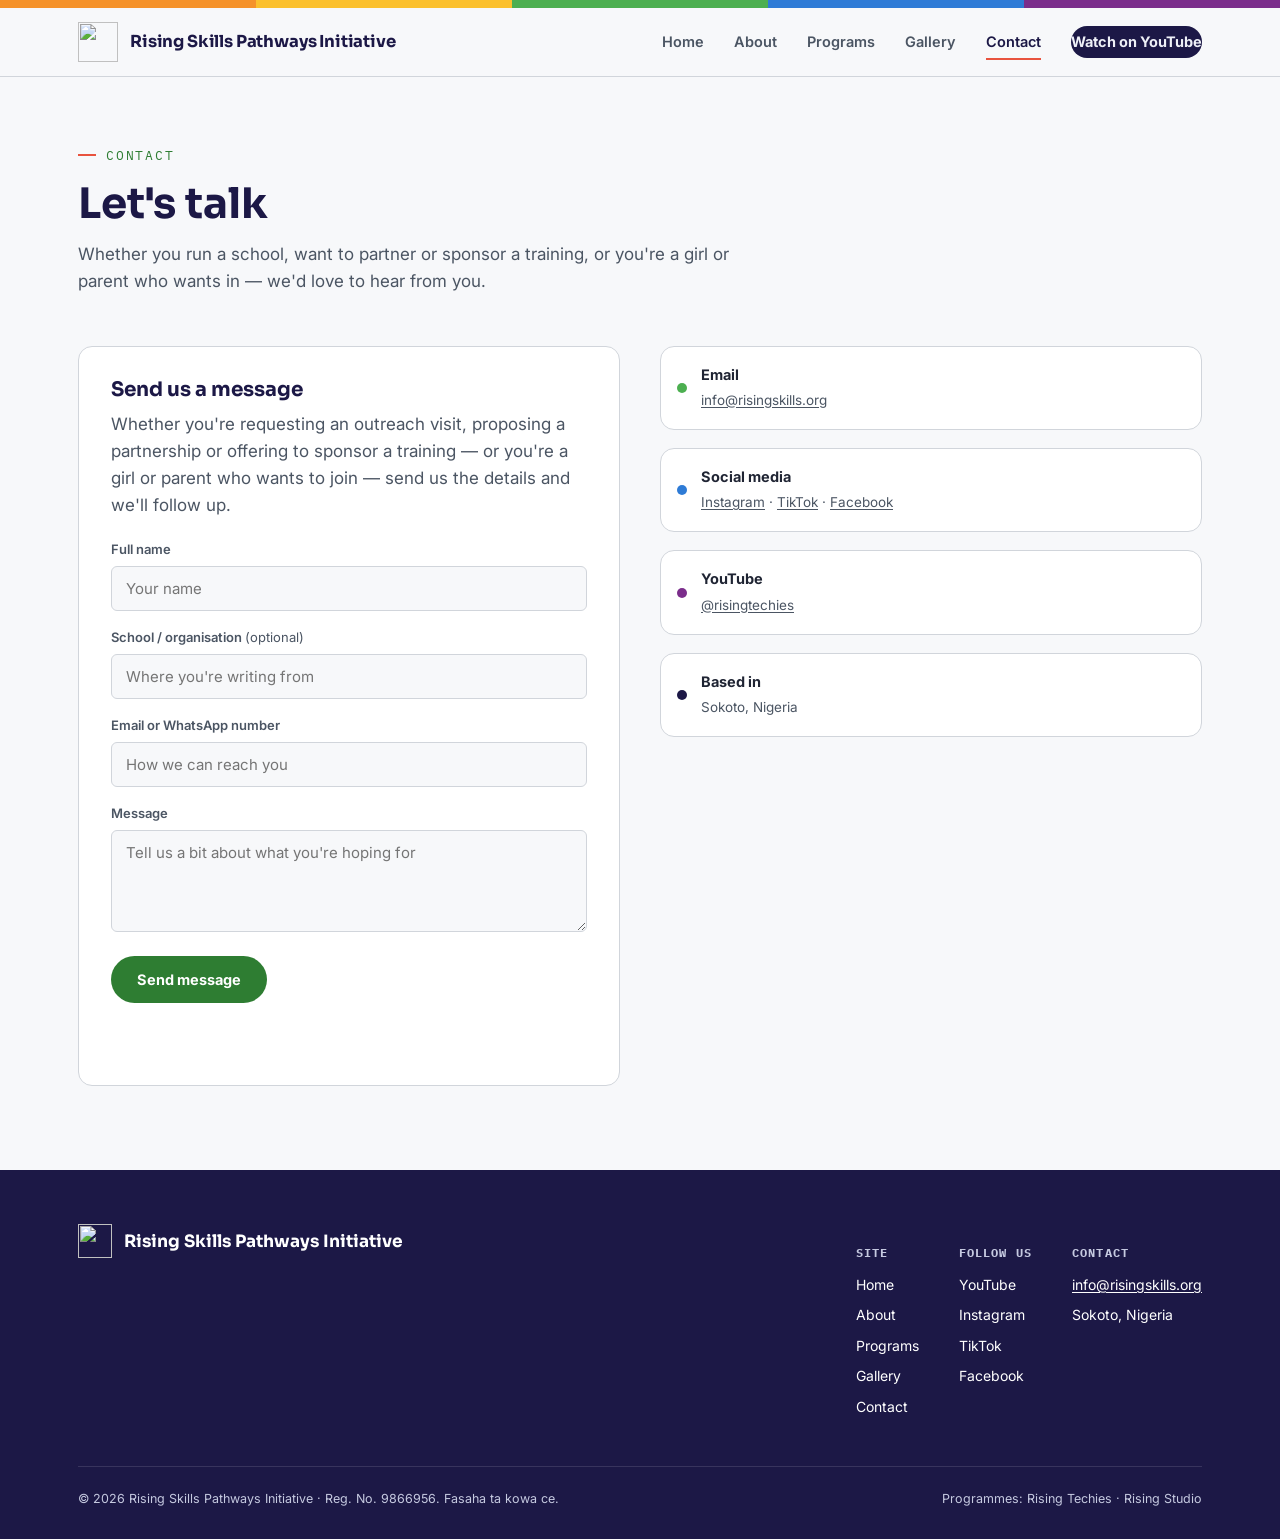
==== contact.html @ 86791c2c "Add files via upload" ====
<!DOCTYPE html>
<html lang="en">
<head>
<meta charset="UTF-8">
<meta name="viewport" content="width=device-width, initial-scale=1.0">
<title>Contact — Rising Skills Pathways Initiative</title>
<meta name="description" content="Get in touch with Rising Skills Pathways Initiative — for schools and partners, or for girls and parents wanting to join the community.">
<link rel="icon" href="/favicon.ico" sizes="48x48">
<link rel="icon" href="/favicon.svg" type="image/svg+xml">
<link rel="apple-touch-icon" href="/apple-touch-icon.png">
<link rel="manifest" href="/site.webmanifest">
<meta name="theme-color" content="#1C1846">
<link rel="canonical" href="https://risingskills.org/contact.html">
<meta property="og:type" content="website">
<meta property="og:site_name" content="Rising Skills Pathways Initiative">
<meta property="og:title" content="Contact — Rising Skills Pathways Initiative">
<meta property="og:description" content="Get in touch with Rising Skills Pathways Initiative — for schools and partners, or for girls and parents wanting to join the community.">
<meta property="og:url" content="https://risingskills.org/contact.html">
<meta property="og:image" content="https://risingskills.org/assets/link-preview-1200x630.png">
<meta property="og:image:width" content="1200">
<meta property="og:image:height" content="630">
<meta property="og:image:alt" content="Rising Skills Pathways — Technology for everyone · Fasaha ta kowa ce">
<meta name="twitter:card" content="summary_large_image">
<link rel="preconnect" href="https://fonts.googleapis.com">
<link rel="preconnect" href="https://fonts.gstatic.com" crossorigin>
<link href="https://fonts.googleapis.com/css2?family=Sora:wght@400;600;700;800&family=Inter:wght@400;500;600;700&family=IBM+Plex+Mono:wght@500&display=swap" rel="stylesheet">
<link rel="stylesheet" href="styles.css">
<link rel="stylesheet" href="responsive.css">
</head>
<body data-page="contact">
<a class="skip-link" href="#main">Skip to main content</a>

<div id="site-header-mount"></div>

<main id="main">
  <section class="page-hero">
    <div class="wrap">
      <span class="eyebrow">Contact</span>
      <h1>Let's talk</h1>
      <p>Whether you run a school, want to partner or sponsor a training, or you're a girl or parent who wants in — we'd love to hear from you.</p>
    </div>
  </section>

  <section style="padding-top:10px;">
    <div class="wrap contact-grid">
      <div class="contact-card reveal">
        <h3>Send us a message</h3>
        <p>Whether you're requesting an outreach visit, proposing a partnership or offering to sponsor a training — or you're a girl or parent who wants to join — send us the details and we'll follow up.</p>
        <!--
            CONTACT FORM — powered by Formspree (works on GitHub Pages)
            1. Sign up free at formspree.io with info@risingskills.org
            2. Create a new form; Formspree gives you an ID like "xyzabcde"
            3. Replace YOUR_FORM_ID below with that ID. That's it.
            Until then, the form opens the visitor's email app instead.
          -->
          <form id="contact-form" action="https://formspree.io/f/YOUR_FORM_ID" method="POST">
            <div class="field">
              <label for="name">Full name</label>
              <input id="name" name="name" type="text" placeholder="Your name" autocomplete="name" required>
            </div>
            <div class="field">
              <label for="org">School / organisation <span style="font-weight:400;">(optional)</span></label>
              <input id="org" name="organisation" type="text" placeholder="Where you're writing from" autocomplete="organization">
            </div>
            <div class="field">
              <label for="email">Email or WhatsApp number</label>
              <input id="email" name="contact" type="text" placeholder="How we can reach you" required>
            </div>
            <div class="field">
              <label for="message">Message</label>
              <textarea id="message" name="message" rows="4" placeholder="Tell us a bit about what you're hoping for" required></textarea>
            </div>
            <input type="text" name="_gotcha" tabindex="-1" autocomplete="off" aria-hidden="true" style="position:absolute; left:-9999px;">
            <input type="hidden" name="_subject" value="New message from risingskills.org">
            <button class="btn btn-primary" type="submit">Send message</button>
            <p class="form-status" role="status" aria-live="polite"></p>
          </form>
      </div>

      <div>
        <ul class="contact-list">
          <li class="reveal">
            <span class="dot" style="background:var(--green)"></span>
            <div><b>Email</b><span><a href="mailto:info@risingskills.org">info@risingskills.org</a></span></div>
          </li>
          <li class="reveal">
            <span class="dot" style="background:var(--blue)"></span>
            <div><b>Social media</b><span><a href="https://www.instagram.com/risingskillspathway_initiative/" target="_blank" rel="noopener">Instagram</a> · <a href="https://www.tiktok.com/@risingskillspathways_int" target="_blank" rel="noopener">TikTok</a> · <a href="https://www.facebook.com/share/18imT3vyJP/" target="_blank" rel="noopener">Facebook</a></span></div>
          </li>
          <li class="reveal">
            <span class="dot" style="background:var(--purple)"></span>
            <div><b>YouTube</b><span><a href="https://youtube.com/@risingtechies" target="_blank" rel="noopener">@risingtechies</a></span></div>
          </li>
          <li class="reveal">
            <span class="dot" style="background:var(--ink)"></span>
            <div><b>Based in</b><span>Sokoto, Nigeria</span></div>
          </li>
        </ul>
      </div>
    </div>
  </section>
</main>

<div id="site-footer-mount"></div>

<script src="site.js"></script>
</body>
</html>
---- styles.css ----
/* ============================================================
   RISING SKILLS PATHWAYS INITIATIVE — base styles
   Palette taken from the official logo pack (README in the pack):
     Purple #7B2D8B · Indigo #4A3FC7 · Blue #2E7BD6 · Sky #5BC0EB
     Teal #1B9E8F · Green #4CAF50 · Orange #F5922A · Red #E8533E
     Yellow #FBC02D · Line #D1D5DB
   The five "people" in the logo are orange, yellow, green, blue, purple —
   the rising-bar strip uses the same five, in the same order.
   The bright brand colours are for shapes and accents. Text and buttons
   use the "-deep" shades, which are contrast-checked for readability.
   Type: Sora (display) + Inter (body, full Hausa character support)
         + IBM Plex Mono (utility/labels)

   Responsive rules live in responsive.css, loaded after this file.
   ============================================================ */

:root {
  /* ---- logo palette ---- */
  --purple: #7B2D8B;
  --indigo: #4A3FC7;
  --blue:   #2E7BD6;
  --sky:    #5BC0EB;
  --teal:   #1B9E8F;
  --green:  #4CAF50;
  --orange: #F5922A;
  --red:    #E8533E;
  --yellow: #FBC02D;

  /* older names kept so existing rules still work */
  --coral: var(--red);
  --amber: var(--yellow);

  /* ---- accessible shades for text and buttons ---- */
  --green-deep: #2E7D32;     /* white on it: 5.1:1 · on paper: 4.8:1 */
  --green-darker: #1B5E20;   /* button hover */
  --blue-deep: #2563B0;

  /* ---- grounds ---- */
  --ink: #1C1846;            /* deep indigo (from logo indigo) — headings, dark sections */
  --ink-soft: #2E2A63;
  --paper: #F7F8FA;          /* light neutral, like the logo's white ground */
  --paper-raised: #FFFFFF;
  --line: #D1D5DB;           /* logo line grey */

  /* ---- text colors, contrast-checked against their backgrounds ---- */
  --text: #1F2433;           /* on paper: ~14.5:1 */
  --text-soft: #4B5563;      /* on paper: ~7.1:1 */
  --text-on-ink: #EEF0F7;    /* on ink: ~14.5:1 */
  --text-on-ink-soft: #C5C9E0; /* on ink: ~10:1 */

  --radius-s: 6px;
  --radius-m: 14px;
  --radius-l: 28px;

  --font-display: 'Sora', sans-serif;
  --font-body: 'Inter', sans-serif;
  --font-mono: 'IBM Plex Mono', monospace;

  --max: 1180px;
  --focus-ring: 3px solid var(--indigo); /* on light sections; yellow on dark ones (below) */
}

* { box-sizing: border-box; }
html { scroll-behavior: smooth; }

body {
  margin: 0;
  background: var(--paper);
  color: var(--text);
  font-family: var(--font-body);
  font-size: 17px;
  line-height: 1.6;
  -webkit-font-smoothing: antialiased;
}

h1, h2, h3, h4 { font-family: var(--font-display); color: var(--ink); margin: 0; line-height: 1.1; }
p { margin: 0; }
a { color: inherit; text-decoration: none; }
img { max-width: 100%; display: block; }
ul { margin: 0; padding: 0; list-style: none; }
button { font-family: inherit; }

.wrap { max-width: var(--max); margin: 0 auto; padding: 0 28px; }

/* ---- accessibility: visible focus on every interactive element ---- */
a:focus-visible,
button:focus-visible,
input:focus-visible,
textarea:focus-visible {
  outline: var(--focus-ring);
  outline-offset: 3px;
  border-radius: 4px;
}

/* ---- accessibility: skip link, hidden until focused ---- */
.skip-link {
  position: absolute;
  left: 12px;
  top: -60px;
  background: var(--ink);
  color: #fff;
  padding: 12px 18px;
  border-radius: var(--radius-s);
  font-weight: 700;
  font-size: 14px;
  z-index: 100;
  transition: top 0.2s ease;
}
.skip-link:focus {
  top: 12px;
  outline: var(--focus-ring);
  outline-offset: 2px;
}

/* ---- accessibility: visually-hidden but screen-reader-readable text ---- */
.sr-only {
  position: absolute;
  width: 1px; height: 1px;
  padding: 0; margin: -1px;
  overflow: hidden;
  clip: rect(0,0,0,0);
  white-space: nowrap;
  border: 0;
}

.eyebrow {
  font-family: var(--font-mono);
  font-size: 12.5px;
  letter-spacing: 0.14em;
  text-transform: uppercase;
  color: var(--green-deep);
  display: inline-flex;
  align-items: center;
  gap: 10px;
}
.eyebrow::before {
  content: "";
  width: 18px;
  height: 2px;
  background: var(--coral);
  display: inline-block;
}
.on-ink .eyebrow { color: var(--amber); }
.on-ink .eyebrow::before { background: var(--amber); }
.on-ink a:focus-visible, .on-ink button:focus-visible, footer.site-footer a:focus-visible { outline-color: var(--yellow); }

/* -------------------- rising-bars strip (signature motif, all 5 logo hues) -------------------- */
.bar-strip {
  display: flex;
  height: 8px;
  width: 100%;
}
.bar-strip span { flex: 1; }
.bar-strip .c1 { background: var(--orange); }
.bar-strip .c2 { background: var(--yellow); }
.bar-strip .c3 { background: var(--green); }
.bar-strip .c4 { background: var(--blue); }
.bar-strip .c5 { background: var(--purple); }

/* -------------------- header / nav -------------------- */
.site-header {
  position: sticky;
  top: 0;
  z-index: 50;
  background: rgba(247, 248, 250, 0.92);
  backdrop-filter: blur(8px);
  border-bottom: 1px solid var(--line);
}
.nav {
  display: flex;
  align-items: center;
  justify-content: space-between;
  padding: 14px 28px;
  max-width: var(--max);
  margin: 0 auto;
}
.brand { display: flex; align-items: center; gap: 12px; }
.brand img { width: 40px; height: 40px; }
.brand-word { font-family: var(--font-display); font-weight: 700; font-size: 16.5px; color: var(--ink); letter-spacing: -0.01em; }
.brand-word small { display: block; font-family: var(--font-mono); font-weight: 400; font-size: 10.5px; letter-spacing: 0.1em; color: var(--text-soft); text-transform: uppercase; }

.nav-links { display: flex; align-items: center; gap: 30px; }
.nav-links a { font-size: 14.5px; font-weight: 600; color: var(--text-soft); position: relative; padding: 4px 0; }
.nav-links a:hover, .nav-links a[aria-current="page"] { color: var(--ink); }
.nav-links a[aria-current="page"]::after {
  content: "";
  position: absolute; left: 0; right: 0; bottom: -2px; height: 2px;
  background: var(--coral);
}
.nav-cta {
  white-space: nowrap;
  background: var(--ink);
  color: var(--text-on-ink) !important;
  padding: 9px 18px;
  border-radius: 999px;
  font-size: 13.5px;
  font-weight: 700 !important;
}
.nav-cta:hover { background: var(--green-deep); }

.nav-toggle { display: none; background: none; border: none; cursor: pointer; padding: 6px; }
.nav-toggle span { display: block; width: 22px; height: 2px; background: var(--ink); margin: 5px 0; }

/* -------------------- buttons -------------------- */
.btn {
  display: inline-flex;
  align-items: center;
  gap: 8px;
  font-weight: 700;
  font-size: 14.5px;
  padding: 13px 24px;
  border-radius: 999px;
  border: 2px solid transparent;
  cursor: pointer;
}
.btn-primary { background: var(--green-deep); color: #fff; }
.btn-primary:hover { background: var(--green-darker); }
.btn-ghost { border-color: var(--ink); color: var(--ink); }
.btn-ghost:hover { background: var(--ink); color: var(--text-on-ink); }
.on-ink .btn-ghost { border-color: var(--text-on-ink-soft); color: var(--text-on-ink); }
.on-ink .btn-ghost:hover { background: var(--text-on-ink); color: var(--ink); }

/* -------------------- hero -------------------- */
.hero { padding: 76px 0 60px; }
.hero .wrap { display: grid; grid-template-columns: 1.05fr 0.85fr; gap: 50px; align-items: center; }
.hero h1 { font-size: 52px; font-weight: 800; letter-spacing: -0.02em; margin: 18px 0 20px; }
.hero h1 em { font-style: normal; color: var(--green-deep); }
.hero p.lede { font-size: 18px; color: var(--text-soft); max-width: 46ch; margin-bottom: 30px; }
.hero-actions { display: flex; gap: 14px; flex-wrap: wrap; }

.hero-art {
  aspect-ratio: 1 / 1;
  border-radius: var(--radius-l);
  background: var(--ink);
  position: relative;
  overflow: hidden;
  display: flex;
  align-items: flex-end;
  justify-content: center;
  padding-bottom: 46px;
}
.hero-art .ring {
  position: absolute; inset: 14%;
  border-radius: 50%;
  border: 10px solid transparent;
  border-top-color: var(--coral);
  border-right-color: var(--amber);
  border-bottom-color: var(--green);
  border-left-color: var(--blue);
  transform: rotate(-18deg);
  opacity: 0.9;
}
.rising-bars { display: flex; align-items: flex-end; gap: 12px; z-index: 2; }
.rising-bars span { width: 20px; border-radius: 10px; display: block; animation: rise 1.8s cubic-bezier(.2,.8,.2,1) both; }
.rising-bars span:nth-child(1){ background: var(--coral); height: 40px; animation-delay: .05s;}
.rising-bars span:nth-child(2){ background: var(--amber); height: 66px; animation-delay: .15s;}
.rising-bars span:nth-child(3){ background: var(--green); height: 92px; animation-delay: .25s;}
.rising-bars span:nth-child(4){ background: var(--blue); height: 118px; animation-delay: .35s;}
.rising-bars span:nth-child(5){ background: var(--purple); height: 144px; animation-delay: .45s;}
@keyframes rise { from { transform: scaleY(0); transform-origin: bottom; opacity: 0; } to { transform: scaleY(1); opacity: 1; } }

/* -------------------- stat strip -------------------- */
.stat-strip { background: var(--paper-raised); border-top: 1px solid var(--line); border-bottom: 1px solid var(--line); }
.stat-strip .wrap { display: grid; grid-template-columns: repeat(4, 1fr); gap: 0; }
.stat { padding: 26px 24px; border-left: 1px solid var(--line); }
.stat:first-child { border-left: none; }
.stat b { font-family: var(--font-display); font-size: 26px; color: var(--ink); display: block; }
.stat span { font-size: 13px; color: var(--text-soft); }

/* -------------------- sections -------------------- */
section { padding: 84px 0; }
.section-head { max-width: 640px; margin-bottom: 48px; }
.section-head h2 { font-size: 34px; font-weight: 800; letter-spacing: -0.01em; margin-top: 14px; }
.section-head p { color: var(--text-soft); font-size: 16.5px; margin-top: 14px; }

.on-ink { background: var(--ink); color: var(--text-on-ink); }
.on-ink h2, .on-ink h3, .on-ink h4 { color: #fff; }
.on-ink .section-head p { color: var(--text-on-ink-soft); }

/* two-path cards */
.path-grid { display: grid; grid-template-columns: 1fr 1fr; gap: 26px; }
.path-card {
  background: var(--paper-raised);
  border: 1px solid var(--line);
  border-radius: var(--radius-m);
  padding: 34px;
  position: relative;
  overflow: hidden;
}
.path-card .tag { font-family: var(--font-mono); font-size: 12px; letter-spacing: 0.08em; text-transform: uppercase; color: var(--text-soft); }
.path-card h3 { font-size: 23px; margin: 10px 0 12px; }
.path-card p { color: var(--text-soft); margin-bottom: 18px; }
.path-card .bar-strip { position: absolute; left: 0; right: 0; bottom: 0; height: 6px; }

/* cycle / process path (genuine sequence — numbering is meaningful here) */
.cycle { display: grid; grid-template-columns: repeat(5, 1fr); gap: 18px; counter-reset: step; }
.cycle-step { position: relative; padding-top: 26px; }
.cycle-step::before {
  counter-increment: step;
  content: counter(step);
  font-family: var(--font-mono);
  font-size: 13px;
  width: 30px; height: 30px;
  border-radius: 50%;
  display: flex; align-items: center; justify-content: center;
  color: #fff;
  margin-bottom: 14px;
}
/* same order as the five people in the logo; dark numbers on the light colours for readability */
.cycle-step:nth-child(1)::before { background: var(--orange); color: var(--ink); }
.cycle-step:nth-child(2)::before { background: var(--yellow); color: var(--ink); }
.cycle-step:nth-child(3)::before { background: var(--green); color: var(--ink); }
.cycle-step:nth-child(4)::before { background: var(--blue-deep); }
.cycle-step:nth-child(5)::before { background: var(--purple); }
.cycle-step h4 { font-size: 16px; margin-bottom: 8px; }
.cycle-step p { font-size: 14.5px; color: var(--text-soft); }
.cycle-step:not(:last-child)::after {
  content: "";
  position: absolute; top: 39px; left: 100%; width: 18px; height: 2px;
  background: var(--line);
}

/* values band */
.values-grid { display: grid; grid-template-columns: repeat(3, 1fr); gap: 26px; }
.value-card { border: 1px solid rgba(255,255,255,0.14); border-radius: var(--radius-m); padding: 28px; background: rgba(255,255,255,0.03); }
.value-card .mark { width: 34px; height: 6px; border-radius: 3px; margin-bottom: 18px; }
.value-card h3 { font-size: 19px; margin-bottom: 10px; }
.value-card p { color: var(--text-on-ink-soft); font-size: 15px; }

/* track cards (programs page) */
.track-grid { display: grid; grid-template-columns: repeat(3, 1fr); gap: 22px; }
.track-card { background: var(--paper-raised); border: 1px solid var(--line); border-radius: var(--radius-m); padding: 28px; }
.track-card .num { font-family: var(--font-mono); color: var(--text-soft); font-size: 13px; }
.track-card h3 { font-size: 19px; margin: 10px 0 10px; }
.track-card p { color: var(--text-soft); font-size: 14.5px; }

/* content series list */
.series-list { display: grid; gap: 16px; }
.series-item {
  display: grid; grid-template-columns: 90px 1fr auto; gap: 22px; align-items: center;
  background: var(--paper-raised); border: 1px solid var(--line); border-radius: var(--radius-m); padding: 20px 24px;
}
.series-item .swatch { width: 56px; height: 56px; border-radius: var(--radius-s); }
.series-item h4 { font-size: 17px; margin-bottom: 4px; }
.series-item p { font-size: 14px; color: var(--text-soft); }
.series-item .pill { font-family: var(--font-mono); font-size: 11.5px; padding: 6px 12px; border-radius: 999px; border: 1px solid var(--line); color: var(--text-soft); white-space: nowrap; }

/* founder / story */
.story-grid { display: grid; grid-template-columns: 0.9fr 1.1fr; gap: 54px; align-items: start; }
.story-grid .badge-visual { aspect-ratio: 1; border-radius: var(--radius-l); background: var(--paper-raised); border: 1px solid var(--line); display: flex; align-items: center; justify-content: center; }
.story-grid .badge-visual picture { width: 82%; display: block; }
.story-grid .badge-visual img { width: 100%; height: auto; }
.story-copy p { margin-bottom: 18px; color: var(--text-soft); font-size: 16.5px; }
.story-copy strong { color: var(--ink); }

/* contact */
.contact-grid { display: grid; grid-template-columns: 1fr 1fr; gap: 40px; }
.contact-card { background: var(--paper-raised); border: 1px solid var(--line); border-radius: var(--radius-m); padding: 32px; }
.contact-card h3 { font-size: 20px; margin-bottom: 10px; }
.contact-card p { color: var(--text-soft); margin-bottom: 20px; }
.field { margin-bottom: 16px; }
.field label { display: block; font-size: 13px; font-weight: 600; color: var(--text-soft); margin-bottom: 6px; }
.field input, .field textarea {
  width: 100%; font-family: var(--font-body); font-size: 15px; padding: 12px 14px;
  border: 1px solid var(--line); border-radius: var(--radius-s); background: var(--paper);
}
.contact-list { display: grid; gap: 18px; }
.contact-list li { display: flex; align-items: center; gap: 14px; padding: 16px; border: 1px solid var(--line); border-radius: var(--radius-m); background: var(--paper-raised); }
.contact-list .dot { width: 10px; height: 10px; border-radius: 50%; flex-shrink: 0; }
.contact-list b { display: block; font-size: 14.5px; }
.contact-list span { font-size: 13.5px; color: var(--text-soft); }

/* footer */
footer.site-footer { background: var(--ink); color: var(--text-on-ink-soft); padding: 54px 0 30px; }
.footer-top { display: flex; justify-content: space-between; align-items: flex-start; gap: 40px; flex-wrap: wrap; margin-bottom: 40px; }
.footer-brand { display: flex; align-items: center; gap: 12px; }
.footer-brand img { width: 34px; }
.footer-brand span { font-family: var(--font-display); font-weight: 700; color: #fff; }
.footer-links { display: flex; gap: 40px; flex-wrap: wrap; }
.footer-col h5 { font-family: var(--font-mono); font-size: 11.5px; letter-spacing: 0.1em; text-transform: uppercase; color: var(--text-on-ink-soft); margin-bottom: 12px; }
.footer-col a, .footer-col span { display: block; font-size: 14px; margin-bottom: 8px; color: #fff; }
.footer-col a:hover { color: var(--yellow); text-decoration: underline; }
.footer-bottom { border-top: 1px solid rgba(255,255,255,0.12); padding-top: 22px; display: flex; justify-content: space-between; flex-wrap: wrap; gap: 10px; font-size: 12.5px; }

/* reveal-on-scroll */
.reveal { opacity: 0; transform: translateY(16px); transition: opacity .6s ease, transform .6s ease; }
.reveal.in { opacity: 1; transform: none; }

/* -------------------- team -------------------- */
.team-grid {
  display: grid;
  grid-template-columns: repeat(3, 1fr);
  gap: 26px;
}
.team-card { text-align: center; }
.team-avatar {
  aspect-ratio: 1;
  border-radius: 50%;
  overflow: hidden;
  margin: 0 auto 16px;
  max-width: 160px;
  border: 1px solid var(--line);
}
.team-avatar img { width: 100%; height: 100%; object-fit: cover; }
.team-avatar.placeholder {
  display: flex;
  flex-direction: column;
  align-items: center;
  justify-content: center;
  gap: 8px;
  color: #fff;
}
.team-avatar.placeholder svg { width: 30px; height: 30px; opacity: 0.9; }
.team-avatar.placeholder span { font-family: var(--font-mono); font-size: 10px; letter-spacing: 0.05em; text-transform: uppercase; opacity: 0.9; }
.team-avatar.placeholder.p1 { background: var(--coral); }
.team-avatar.placeholder.p2 { background: var(--amber); }
.team-avatar.placeholder.p3 { background: var(--green); }
.team-avatar.placeholder.p4 { background: var(--blue); }
.team-avatar.placeholder.p5 { background: var(--purple); }
.team-name { font-family: var(--font-display); font-weight: 700; font-size: 17px; color: var(--ink); }
.team-role { font-family: var(--font-mono); font-size: 12px; letter-spacing: 0.06em; text-transform: uppercase; color: var(--green-deep); margin-top: 4px; }
.team-bio { font-size: 14px; color: var(--text-soft); margin-top: 10px; }

/* page hero (inner pages) */
.page-hero { padding: 60px 0 40px; }
.page-hero h1 { font-size: 42px; margin: 16px 0 14px; }
.page-hero p { color: var(--text-soft); font-size: 17px; max-width: 60ch; }

/* -------------------- gallery -------------------- */
.gallery-grid {
  display: grid;
  grid-template-columns: repeat(3, 1fr);
  gap: 20px;
}
.gallery-item {
  border-radius: var(--radius-m);
  overflow: hidden;
  border: 1px solid var(--line);
  background: var(--paper-raised);
}
.gallery-item img {
  width: 100%;
  aspect-ratio: 4 / 3;
  object-fit: cover;
  display: block;
}
.gallery-caption {
  padding: 12px 16px 16px;
}
.gallery-caption b { display: block; font-size: 14.5px; color: var(--ink); }
.gallery-caption span { font-size: 13px; color: var(--text-soft); }

/* placeholder tiles — swap these out for real <img> tags, see gallery.html comments */
.gallery-placeholder {
  aspect-ratio: 4 / 3;
  display: flex;
  flex-direction: column;
  align-items: center;
  justify-content: center;
  gap: 10px;
  color: #fff;
}
.gallery-placeholder svg { width: 34px; height: 34px; opacity: 0.85; }
.gallery-placeholder span { font-family: var(--font-mono); font-size: 11.5px; letter-spacing: 0.06em; text-transform: uppercase; opacity: 0.9; }
.gallery-placeholder.p1 { background: var(--coral); }
.gallery-placeholder.p2 { background: var(--amber); }
.gallery-placeholder.p3 { background: var(--green); }
.gallery-placeholder.p4 { background: var(--blue); }
.gallery-placeholder.p5 { background: var(--purple); }

/* -------------------- video grid (gallery page, videos section) -------------------- */
.video-grid {
  display: grid;
  grid-template-columns: repeat(3, 1fr);
  gap: 20px;
}
.video-card {
  display: block;
  border-radius: var(--radius-m);
  overflow: hidden;
  border: 1px solid var(--line);
  background: var(--paper-raised);
}
.video-thumb {
  aspect-ratio: 16 / 9;
  position: relative;
  display: flex;
  align-items: center;
  justify-content: center;
  color: #fff;
}
.video-thumb img { position: absolute; inset: 0; width: 100%; height: 100%; object-fit: cover; }
.video-thumb .play-icon {
  width: 52px; height: 52px;
  border-radius: 50%;
  background: rgba(0,0,0,0.45);
  display: flex; align-items: center; justify-content: center;
  position: relative; z-index: 2;
  transition: background 0.15s ease, transform 0.15s ease;
}
.video-thumb .play-icon svg { width: 20px; height: 20px; fill: #fff; margin-left: 3px; }
.video-card:hover .play-icon { background: var(--coral); transform: scale(1.08); }
.video-thumb.p1 { background: var(--coral); }
.video-thumb.p2 { background: var(--amber); }
.video-thumb.p3 { background: var(--green); }
.video-thumb.p4 { background: var(--blue); }
.video-thumb.p5 { background: var(--purple); }
.video-caption { padding: 14px 16px 18px; }
.video-caption b { display: block; font-size: 14.5px; color: var(--ink); margin-bottom: 3px; }
.video-caption span { font-size: 13px; color: var(--text-soft); }
/* contact form status + links in contact list */
.form-status { margin-top: 14px; font-size: 14px; color: var(--green-deep); min-height: 1.2em; }
.contact-list a, .footer-col a[href^="mailto"] { text-decoration: underline; text-underline-offset: 2px; }
.contact-list a:hover { color: var(--green-deep); }

/* playlist label on video tiles + "Watch" links on the programs series list */
.video-thumb .playlist-badge {
  position: absolute; right: 12px; bottom: 12px; z-index: 2;
  font-family: var(--font-mono); font-size: 11px; letter-spacing: 0.08em; text-transform: uppercase;
  background: rgba(0,0,0,0.55); color: #fff; padding: 5px 10px; border-radius: 999px;
}
.series-item .pill-link { color: var(--green-deep); border-color: var(--green-deep); font-weight: 600; }
.series-item .pill-link:hover { background: var(--green-deep); color: #fff; }

/* outreach grid: two per row, video tiles match the photo shape */
.gallery-grid.two-up { grid-template-columns: repeat(2, 1fr); }
.gallery-grid .video-thumb { aspect-ratio: 4 / 3; }
a.gallery-item { display: block; }

/* home hero photo (fills the hero's right column) */
.hero-photo { margin: 0; position: relative; }
.hero-photo img {
  width: 100%; height: auto; aspect-ratio: 4 / 3; object-fit: cover; object-position: 22% center;
  border-radius: var(--radius-l);
  box-shadow: 0 18px 40px -18px rgba(28, 24, 70, 0.35);
}
.hero-photo::before {          /* five-colour strip from the logo, tucked under the photo */
  content: ""; position: absolute; left: 24px; right: 24px; bottom: -8px; height: 8px; z-index: -1;
  border-radius: 0 0 8px 8px;
  background: linear-gradient(90deg, var(--orange) 0 20%, var(--yellow) 20% 40%, var(--green) 40% 60%, var(--blue) 60% 80%, var(--purple) 80% 100%);
}
.hero-photo figcaption {
  position: absolute; left: 16px; bottom: 16px;
  font-family: var(--font-mono); font-size: 11.5px; letter-spacing: 0.06em; text-transform: uppercase;
  background: rgba(28, 24, 70, 0.78); color: #fff; padding: 6px 12px; border-radius: 999px;
}
.gallery-item img { height: auto; }
---- responsive.css ----
/* ============================================================
   RISING SKILLS PATHWAYS INITIATIVE — responsive.css
   All breakpoints + motion/contrast accessibility preferences
   live here, separate from styles.css, so layout and base design
   stay easy to tell apart when editing.

   Breakpoints used:
     1400px  large desktop — cap hero art / cycle from stretching
     980px   tablet landscape
     900px   tablet
     820px   nav switches to mobile menu
     800px   two-column cards stack
     700px   small tablet / large phone
     560px   phone
   ============================================================ */

/* -------------------- accessibility: motion & contrast -------------------- */
@media (prefers-reduced-motion: reduce) {
  html { scroll-behavior: auto; }
  *, *::before, *::after {
    animation-duration: 0.001ms !important;
    animation-iteration-count: 1 !important;
    transition-duration: 0.001ms !important;
    scroll-behavior: auto !important;
  }
  .reveal { opacity: 1; transform: none; } /* content must not stay hidden if animation is skipped */
}

@media (prefers-contrast: more) {
  :root {
    --text-soft: #2E3A52;
    --text-on-ink-soft: #E4EAF5;
    --line: #9AA6B5;
  }
  .btn-ghost { border-width: 3px; }
}

/* -------------------- large desktop: keep line lengths and art in check -------------------- */
@media (min-width: 1400px) {
  .wrap { max-width: 1280px; }
  .hero-art { max-width: 520px; margin-left: auto; }
}

/* -------------------- ≤980px: cycle path loses its connector lines -------------------- */
@media (max-width: 980px) {
  .cycle { grid-template-columns: 1fr 1fr; }
  .cycle-step:not(:last-child)::after { display: none; }
}

/* -------------------- ≤900px: hero, stats, values, tracks, story, contact stack -------------------- */
@media (max-width: 900px) {
  .hero .wrap { grid-template-columns: 1fr; }
  .hero h1 { font-size: 38px; }
  .hero-art { order: -1; max-width: 340px; margin: 0 auto; }
  .hero-photo { max-width: 560px; }

  .values-grid { grid-template-columns: 1fr; }
  .track-grid { grid-template-columns: 1fr; }
  .story-grid { grid-template-columns: 1fr; }
  .contact-grid { grid-template-columns: 1fr; }
  .gallery-grid { grid-template-columns: repeat(2, 1fr); }
  .video-grid { grid-template-columns: repeat(2, 1fr); }
  .team-grid { grid-template-columns: 1fr; max-width: 320px; margin: 0 auto; }
}

/* -------------------- ≤820px: nav collapses to a mobile menu -------------------- */
@media (max-width: 820px) {
  .nav-links {
    position: fixed;
    inset: 62px 0 0 0;
    background: var(--paper);
    flex-direction: column;
    align-items: flex-start;
    padding: 24px 28px;
    gap: 20px;
    transform: translateY(-8px);
    opacity: 0;
    pointer-events: none;
    transition: all 0.2s ease;
    border-top: 1px solid var(--line);
    overflow-y: auto;
  }
  .nav-links.open { transform: translateY(0); opacity: 1; pointer-events: auto; }
  .nav-toggle { display: block; }
  .nav-links a { font-size: 17px; width: 100%; padding: 10px 0; }
  .nav-cta { width: 100%; justify-content: center; }
}

/* -------------------- ≤800px: two-up cards stack -------------------- */
@media (max-width: 800px) {
  .path-grid { grid-template-columns: 1fr; }
}

/* -------------------- ≤700px: stat strip goes 2x2, series items stack -------------------- */
@media (max-width: 700px) {
  .stat-strip .wrap { grid-template-columns: repeat(2, 1fr); }
  .stat:nth-child(3) { border-left: none; }
  .series-item { grid-template-columns: 1fr; text-align: left; }
}

/* -------------------- ≤560px: single-column cycle, tightened type & spacing -------------------- */
@media (max-width: 560px) {
  .cycle { grid-template-columns: 1fr; }
  .gallery-grid, .gallery-grid.two-up { grid-template-columns: 1fr; }
  .video-grid { grid-template-columns: 1fr; }

  body { font-size: 16px; }
  .wrap { padding: 0 18px; }
  section { padding: 56px 0; }

  .hero { padding: 44px 0 40px; }
  .hero h1 { font-size: 30px; }
  .hero p.lede { font-size: 16.5px; }
  .hero-actions .btn { flex: 1 1 auto; justify-content: center; }

  .page-hero h1 { font-size: 30px; }
  .section-head h2 { font-size: 26px; }

  .stat-strip .wrap { grid-template-columns: 1fr 1fr; }
  .stat { padding: 20px 16px; }

  .footer-top { flex-direction: column; }
  .footer-links { gap: 28px; }
}

/* -------------------- print: strip color chrome, keep content readable -------------------- */
@media print {
  .site-header, .nav-toggle, .bar-strip, .hero-art, footer.site-footer, .skip-link { display: none; }
  body { background: #fff; color: #000; }
  a { text-decoration: underline; }
  section { padding: 20px 0; }
}
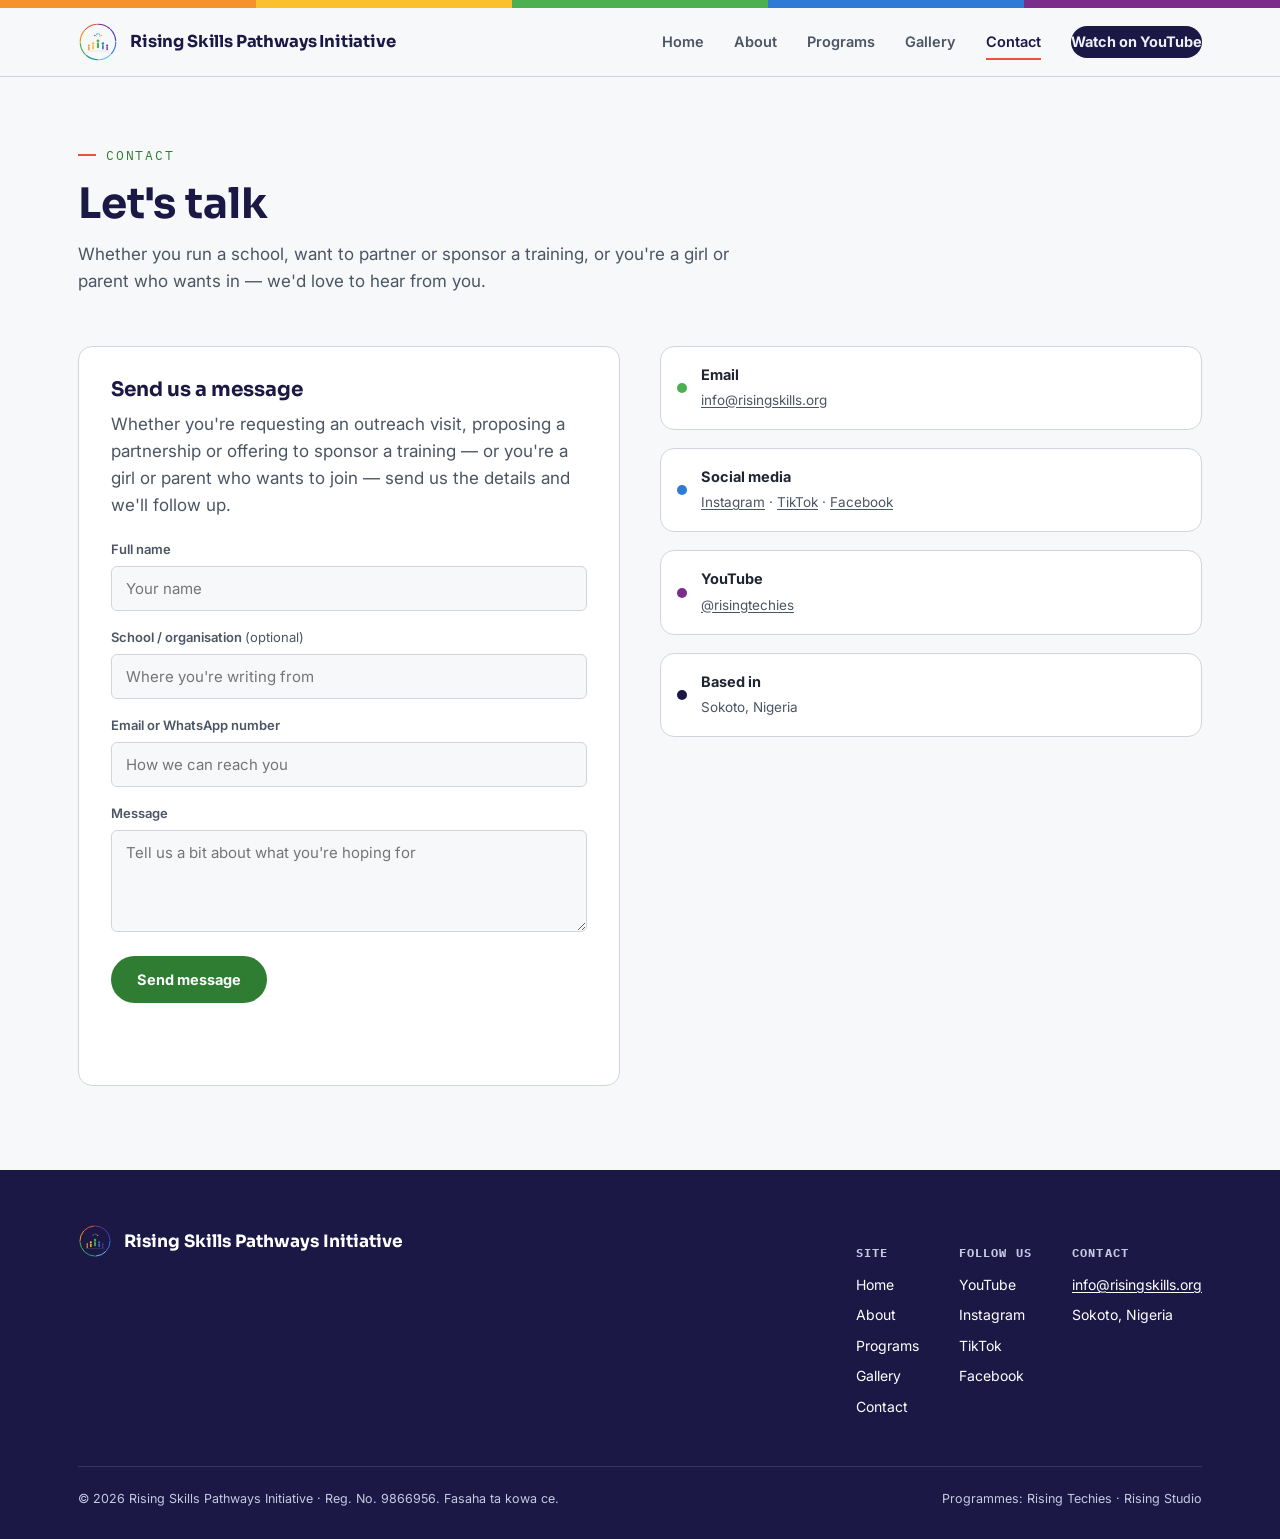
==== commit 31aee163: "Update form action URL in contact.html" ====
--- a/contact.html
+++ b/contact.html
@@ -53,7 +53,7 @@
             3. Replace YOUR_FORM_ID below with that ID. That's it.
             Until then, the form opens the visitor's email app instead.
           -->
-          <form id="contact-form" action="https://formspree.io/f/YOUR_FORM_ID" method="POST">
+          <form id="contact-form" action="https://formspree.io/f/moederyl" method="POST">
             <div class="field">
               <label for="name">Full name</label>
               <input id="name" name="name" type="text" placeholder="Your name" autocomplete="name" required>
